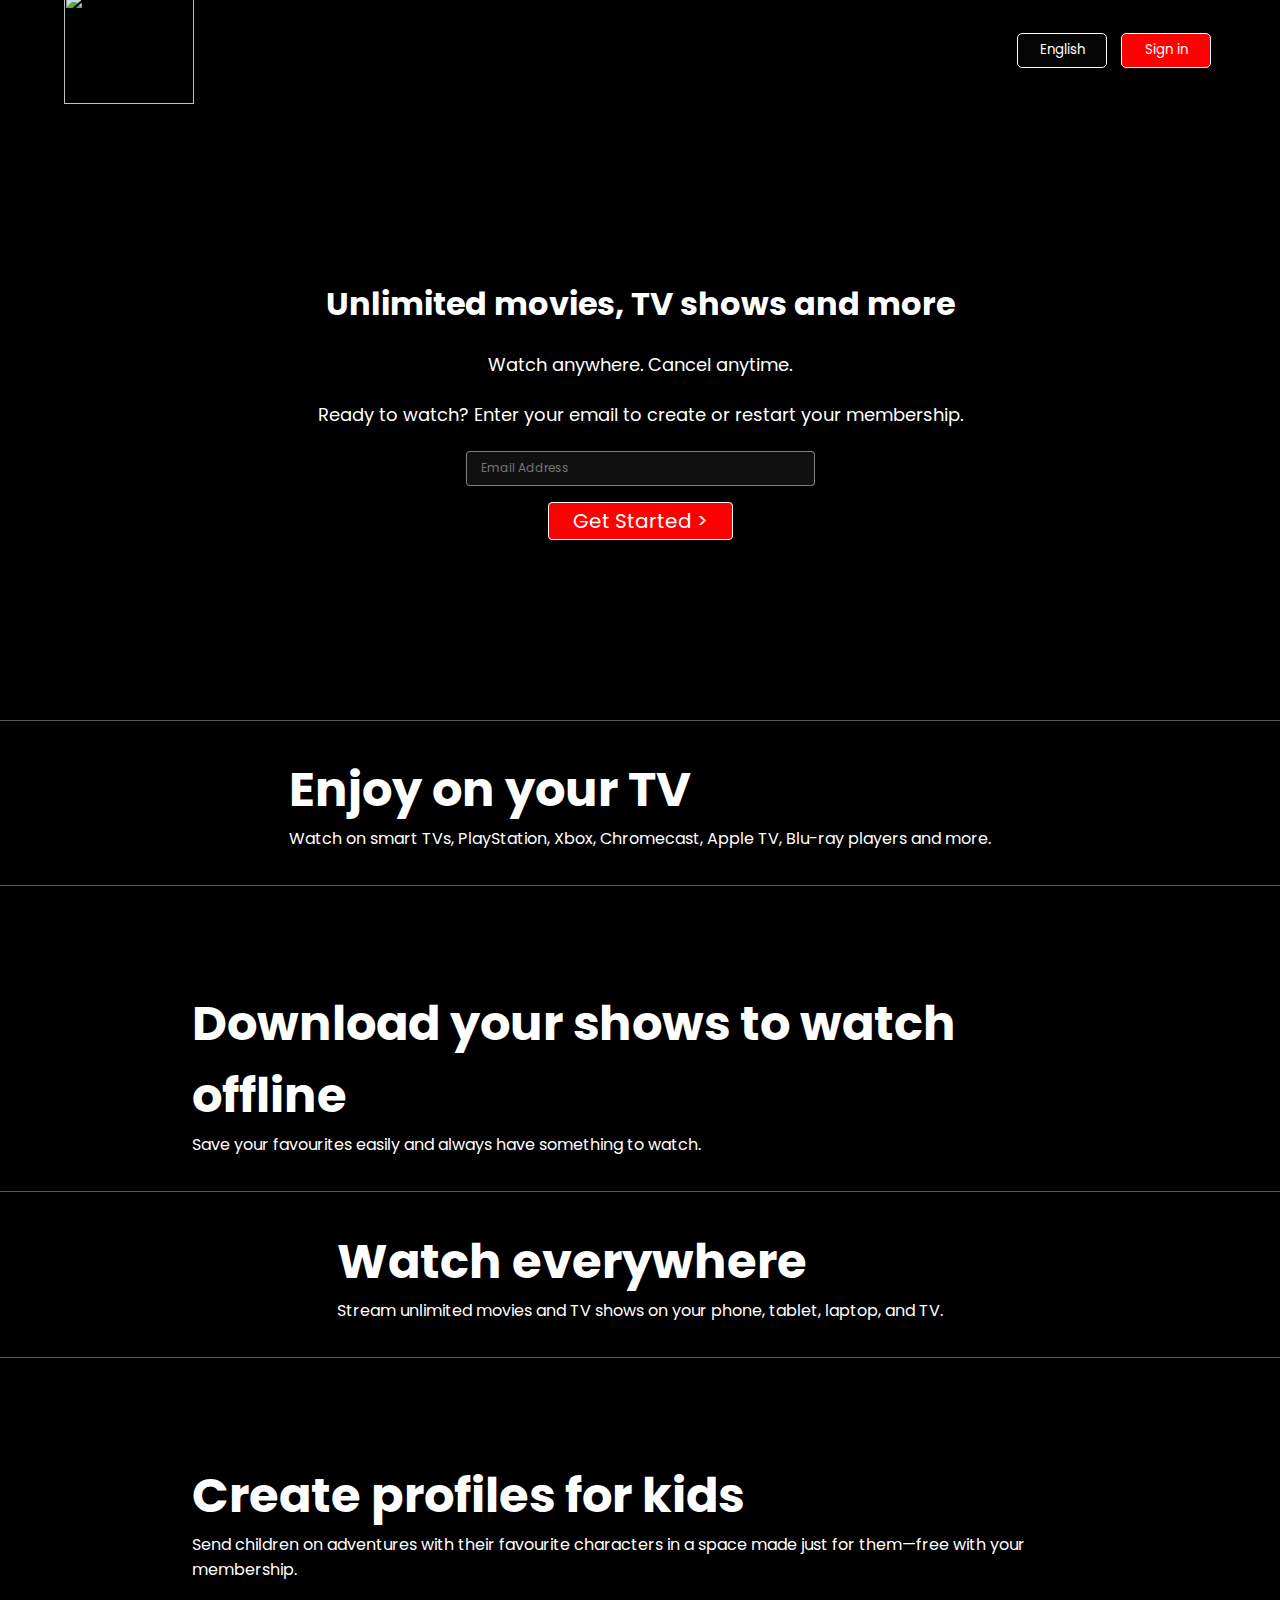
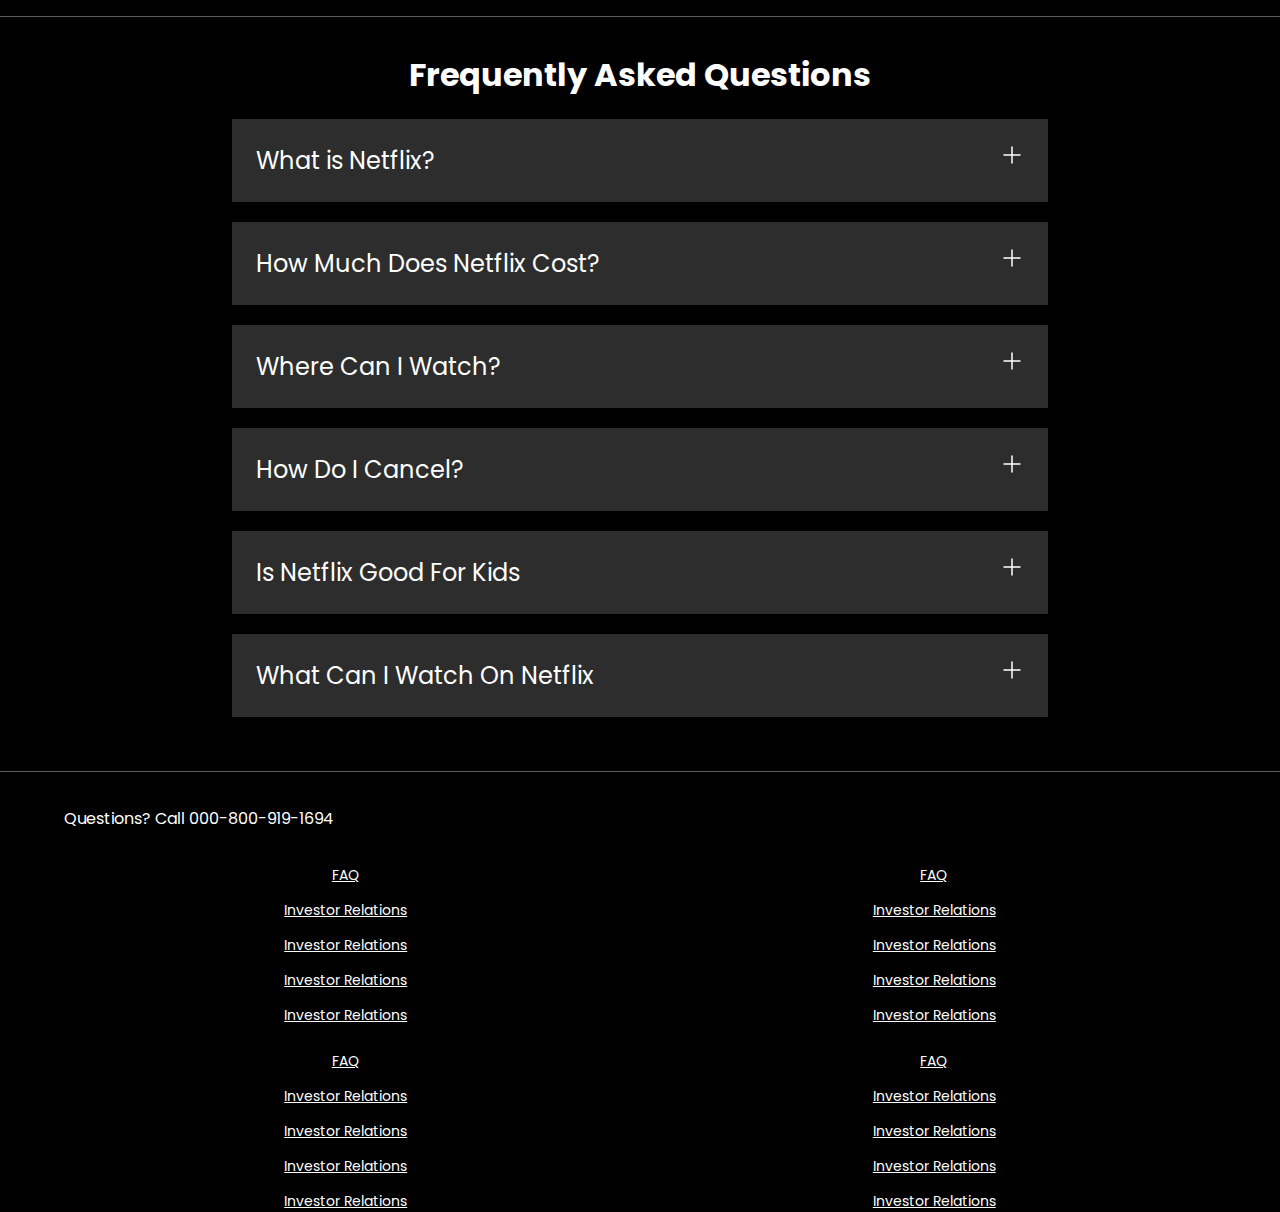
==== index.html @ 85ac6615 "html css img vid" ====
<!DOCTYPE html>
<html lang="en">

<head>
    <meta charset="UTF-8">
    <meta name="viewport" content="width=device-width, initial-scale=1.0">
    <title>Netflix India - Watch TV Shows online, Watch Movies online</title>
    <link rel="stylesheet" href="style.css">
</head>

<body>
    <div class="main">
        <nav>
            <span><img width="100" src="assests/images/logo.svg" alt=""></span>
            <div>
                <button class="btn">English</button>
                <button class="btn btn-red-sm" onclick="location.href='https://www.netflix.com';">Sign in</button>
            </div>
        </nav>
        <div class="box"></div>
        <div class="hero">
            <span> Unlimited movies, TV shows and more</span>
            <span>Watch anywhere. Cancel anytime.</span>
            <span>Ready to watch? Enter your email to create or restart your membership.</span>
            <div class="hero-buttons">
                <input type="text" placeholder="Email Address">
                <button class="btn btn-red">Get Started &gt;</button>
            </div>
        </div>
        <div class="separation"></div>
    </div>



    <section class="first">
        <div>
            <span>Enjoy on your TV</span>
            <span>Watch on smart TVs, PlayStation, Xbox, Chromecast, Apple TV, Blu-ray players and more.</span>
        </div>

        <div class="secimg">
            <img src="https://assets.nflxext.com/ffe/siteui/acquisition/ourStory/fuji/desktop/tv.png" alt="">
            <video src="https://assets.nflxext.com/ffe/siteui/acquisition/ourStory/fuji/desktop/video-tv-in-0819.m4v"
                autoplay loop muted></video>
        </div>
    </section>

    <div class="separation"></div>




    <section class="first">


        <div class="secimg">
            <img src="https://assets.nflxext.com/ffe/siteui/acquisition/ourStory/fuji/desktop/mobile-0819.jpg" alt="">

        </div>

        <div>
            <span>Download your shows to watch offline</span>
            <span>Save your favourites easily and always have something to watch.</span>
        </div>
    </section>

    <div class="separation"></div>





    <section class="first">
        <div>
            <span>Watch everywhere</span>
            <span>Stream unlimited movies and TV shows on your phone, tablet, laptop, and TV.</span>
        </div>

        <div class="secimg">
            <img src="https://assets.nflxext.com/ffe/siteui/acquisition/ourStory/fuji/desktop/device-pile-in.png"
                alt="">
            <video id="vid"
                src="https://assets.nflxext.com/ffe/siteui/acquisition/ourStory/fuji/desktop/video-devices-in.m4v"
                autoplay loop muted></video>
        </div>
    </section>

    <div class="separation"></div>





    <section class="first">


        <div class="secimg">
            <img src="https://occ-0-6247-2164.1.nflxso.net/dnm/api/v6/19OhWN2dO19C9txTON9tvTFtefw/AAAABVr8nYuAg0xDpXDv0VI9HUoH7r2aGp4TKRCsKNQrMwxzTtr-NlwOHeS8bCI2oeZddmu3nMYr3j9MjYhHyjBASb1FaOGYZNYvPBCL.png?r=54d"
                alt="">


        </div>

        <div>
            <span>Create profiles for kids</span>
            <span>Send children on adventures with their favourite characters in a space made just for them—free with
                your membership.</span>
        </div>
    </section>

    <div class="separation"></div>

    <section class="faq">
        <h2>Frequently Asked Questions</h2>
        <div class="faqbox">
            <span>What is Netflix?</span>
            <svg xmlns="http://www.w3.org/2000/svg" width="24" height="24" viewBox="0 0 24 24" fill="white">
                <path d="M12 4V20M20 12H4" stroke="#000000" stroke-width="1.5" stroke-linecap="round"
                    stroke-linejoin="round" />
            </svg>
        </div>


        <div class="faqbox">
            <span>How Much Does Netflix Cost?</span>
            <svg xmlns="http://www.w3.org/2000/svg" width="24" height="24" viewBox="0 0 24 24" fill="white">
                <path d="M12 4V20M20 12H4" stroke="#000000" stroke-width="1.5" stroke-linecap="round"
                    stroke-linejoin="round" />
            </svg>
        </div>


        <div class="faqbox">
            <span>Where Can I Watch?</span>
            <svg xmlns="http://www.w3.org/2000/svg" width="24" height="24" viewBox="0 0 24 24" fill="white">
                <path d="M12 4V20M20 12H4" stroke="#000000" stroke-width="1.5" stroke-linecap="round"
                    stroke-linejoin="round" />
            </svg>
        </div>


        <div class="faqbox">
            <span>How Do I Cancel?</span>
            <svg xmlns="http://www.w3.org/2000/svg" width="24" height="24" viewBox="0 0 24 24" fill="white">
                <path d="M12 4V20M20 12H4" stroke="#000000" stroke-width="1.5" stroke-linecap="round"
                    stroke-linejoin="round" />
            </svg>
        </div>


        <div class="faqbox">
            <span>Is Netflix Good For Kids</span>
            <svg xmlns="http://www.w3.org/2000/svg" width="24" height="24" viewBox="0 0 24 24" fill="white">
                <path d="M12 4V20M20 12H4" stroke="#000000" stroke-width="1.5" stroke-linecap="round"
                    stroke-linejoin="round" />
            </svg>
        </div>



        <div class="faqbox">
            <span>What Can I Watch On Netflix</span>
            <svg xmlns="http://www.w3.org/2000/svg" width="24" height="24" viewBox="0 0 24 24" fill="white">
                <path d="M12 4V20M20 12H4" stroke="#000000" stroke-width="1.5" stroke-linecap="round"
                    stroke-linejoin="round" />
            </svg>
        </div>
    </section>

    <div class="separation"></div>

    <footer>
        <div class="questions">
            Questions? Call 000-800-919-1694
        </div>
        <div class="footer">
            
            <div class="footer-item">
                <a href="faq">FAQ</a>
                <a href="faq">Investor Relations</a>
                <a href="faq">Investor Relations</a>
                <a href="faq">Investor Relations</a>
                <a href="faq">Investor Relations</a>
            </div>

            <div class="footer-item">
                <a href="faq">FAQ</a>
                <a href="faq">Investor Relations</a>
                <a href="faq">Investor Relations</a>
                <a href="faq">Investor Relations</a>
                <a href="faq">Investor Relations</a>
            </div>

            <div class="footer-item">
                <a href="faq">FAQ</a>
                <a href="faq">Investor Relations</a>
                <a href="faq">Investor Relations</a>
                <a href="faq">Investor Relations</a>
                <a href="faq">Investor Relations</a>
            </div>

            <div class="footer-item">
                <a href="faq">FAQ</a>
                <a href="faq">Investor Relations</a>
                <a href="faq">Investor Relations</a>
                <a href="faq">Investor Relations</a>
                <a href="faq">Investor Relations</a>
            </div>
        </div>
    </footer>

</body>

</html>
---- style.css ----
@import url('https://fonts.googleapis.com/css2?family=Poppins:ital,wght@0,100;0,200;0,300;0,400;0,500;0,600;0,700;0,800;0,900;1,100;1,200;1,300;1,400;1,500;1,600;1,700;1,800;1,900&display=swap');


@import url('https://fonts.googleapis.com/css2?family=Open+Sans:ital,wght@0,300..800;1,300..800&display=swap');


* {
    padding: 0;
    margin: 0;
    font-family: "Poppins", sans-serif;
}

body {
    background-color: black;
}

.main {
    background-image: url('assests/images/background.jpg');
    
    background-repeat: no-repeat;
    background-size: max(1200px, 100vw);
    height: 80vh;
    position: relative;
    background-position: 0% 0%;
    
}

.main .box {
    height: 80vh;
    width: 100%;
    opacity: 0.64;
    background-color: black;
    position: absolute;
    top: 0;
}

nav {
    max-width: 60vw;
    justify-content: space-between;
    margin: auto;
    display: flex;
    align-items: center;
    height: 100px;
}

nav img {
    color: red;
    height: 114px;
    position: relative;
    z-index: 10;
    width: 130px;
}

nav button {
    position: relative;
    z-index: 10;
    height: 35px; 
    width: 90px;
    padding: 15px 32px;
    border: 30px;
    border-radius: 5px;
    margin: 5px;
    border-style: solid;
    
}

.btn:hover {

    background-color: rgb(162, 5, 13);
}

.hero {
    font-family: "Open Sans", sans-serif;
    height: calc(100% - 100px);
    display: flex;
    align-items: center;
    justify-content: center;
    flex-direction: column;
    color: white;
    position: relative;
    gap: 23px;
    padding: 0 30px
}

.hero> :nth-child(1) {
    font-weight: bolder;
    font-size: 48px;
    text-align: center;
    /* i have made chages here*/
    display: flex;
    justify-content: center;
}

.hero> :nth-child(2) {
    font-weight: 400px;
    font-size: 24px;
    text-align: center;
    /* i have made chages here*/
    display: flex;
    justify-content: center;
}

.hero> :nth-child(3) {
    font-weight: 400px;
    font-size: 20px;
    text-align: center;
    /* i have made chages here*/
    display: flex;
    justify-content: center;
}

.separation {
    height: 1px;
    color: rgb(144, 146, 127);
    position: relative;
    z-index: 100;
    border: 0.1px;
    background-color: rgb(99, 88, 88);


}

.btn {
    padding: 3px 8px;
    font-weight: 400;
    background-color: rgba(248, 243, 243, 0.021);
    color: white;
    border: 1px solid white;
    cursor: pointer;
}

.btn-red {
    background-color: red;
    color: white;
    padding: 3px 24px;
    font-size: 20px;
    border-radius: 4px;
    font-weight: 400;
}

.btn-red-sm {
    background-color: red;
    color: white
}

.main input {
    padding: 7px 101px 8px 14px;
    font-size: 12px;
    border-radius: 4px;
    background-color: rgba(23, 23, 23, 0.7);
    border: 1px solid rgba(246, 238, 238, 0.5);
    color: white;

}

.hero-buttons {
    display: flex;
    align-items: center;
    justify-content: center;
    gap: 16px;
}

.first {
    display: flex;
    justify-content: center;
    align-items: center;
    margin: auto;
    max-width: 70vw;
    color: white
}






.secimg {
    position: relative;
}

.secimg img {
    max-width: 555px;
    position: relative;
    z-index: 5;
}

.secimg video {
    max-width: 550px;
    position: absolute;
    top: 51px;
    right: 0;
}

section.first>div {
    display: flex;
    flex-direction: column;
    padding: 34px 0px;
}

section.first>div :nth-child(1) {
    font-size: 48px;
    font-weight: bolder;
}

section.first>div :nth-child(2) {
    font-size: 24 px;


}

#vid {
    max-width: 370px;
    right: 94px;
    top: 55px
}

.faq h2 {
    text-align: center;
    font-size: 48px;
}

.faqbox:hover {
    background-color: #414141;
    color: white;
}

.faq {
    background-color: black;
    color: white;
    padding: 34px;
}

.faqbox svg {
    filter: invert(1);
}

.faqbox {
    color: white;
    transition: all 1s ease-out;
    display: flex;
    justify-content: space-between;
    background-color: #2d2d2d;
    padding: 24px;
    max-width: 60vw;
    margin: 20px auto;
    cursor: pointer;
    font-size: 24px;
}

footer {
    color: white;
    max-width: 60vw;
    margin: auto;
}

.footer {
    display: grid;
    grid-template-columns: 1fr 1fr 1fr 1fr;
    color: white;


}



.footer a {
    font-size: 14px;
    color: white;
}

.footer-item {
    display: flex;
    flex-direction: column;
    gap: 14px;
    align-items: center;
}

footer .questions {
    padding: 34px 0px;
}
@media screen and (max-width: 1300px) {

    .first {
        flex-wrap: wrap;
    }

    .secimg img {
        max-width: 305px;

    }

    .secimg video {
        max-width: 305px;

    }

    #vid {
        max-width: 198px;
        right: 52px;
        top: 55px
    }

    nav {
        max-width: 90vw;
    }

    .hero> :nth-child(1) {
        font-size: 32px;

    }

    .hero> :nth-child(2) {
        font-size: 18px;
    }

    .hero> :nth-child(3) {
        font-size: 18px;
    }

    .hero-buttons {
        display: flex;
        flex-direction: column;
        align-items: center;
        justify-content: center;
        gap: 16px;
    }

    .faq h2 {
        text-align: center;
        font-size: 32px;
    }



}

@media screen and (max-width: 1300px) {

    .footer {
        display: grid;
        grid-template-columns: 1fr 1fr;
        color: white;
        gap: 25px;


    }
    footer{
        max-width: 90vw;
    }


}
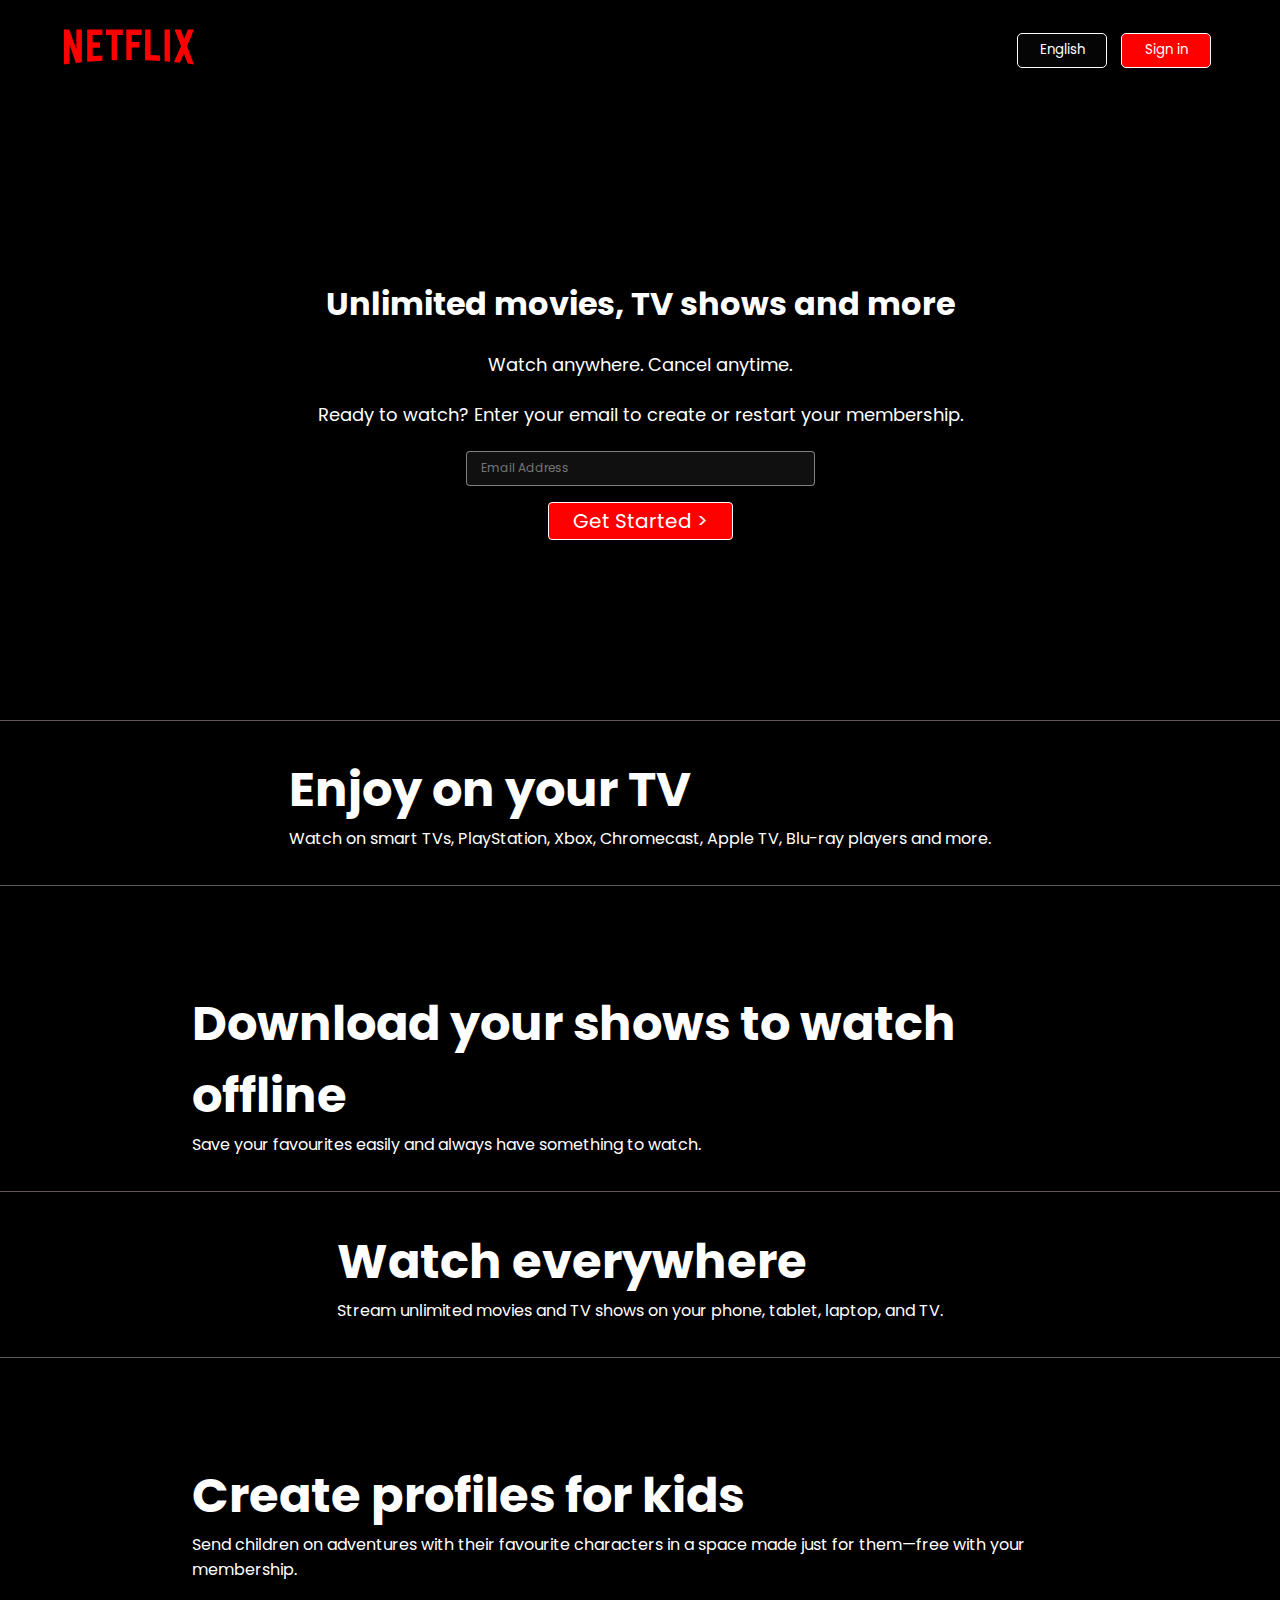
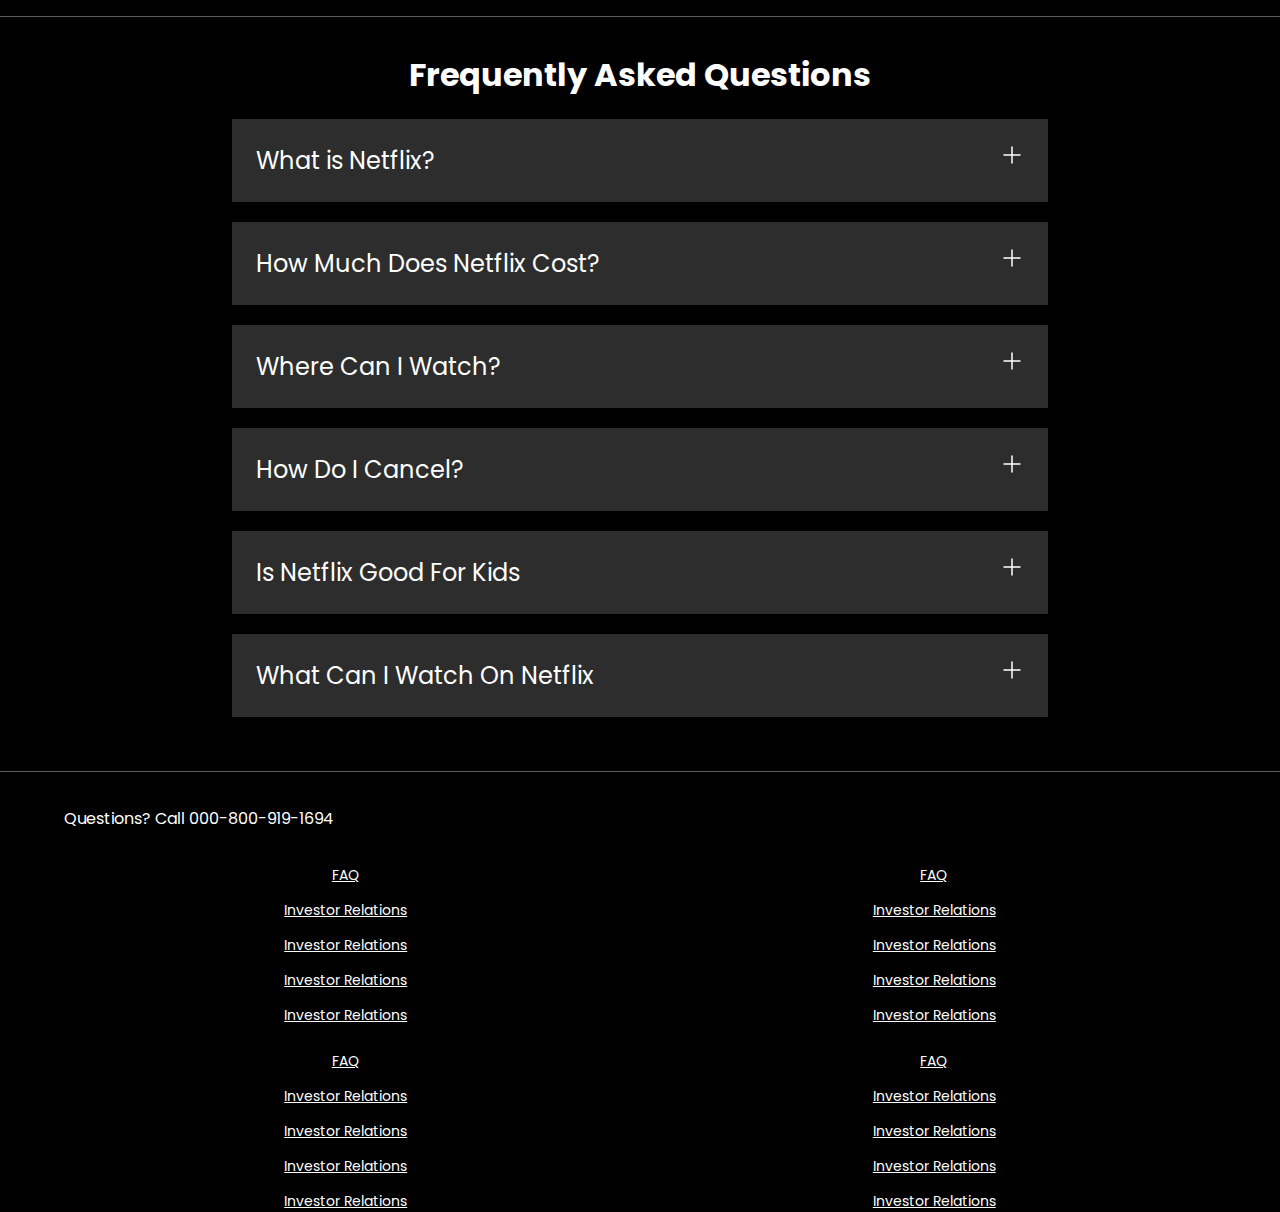
==== commit 4b790076: "Update index.html" ====
--- a/index.html
+++ b/index.html
@@ -11,7 +11,7 @@
 <body>
     <div class="main">
         <nav>
-            <span><img width="100" src="assests/images/logo.svg" alt=""></span>
+            <span><img width="100" src="logo.svg" alt=""></span>
             <div>
                 <button class="btn">English</button>
                 <button class="btn btn-red-sm" onclick="location.href='https://www.netflix.com';">Sign in</button>
@@ -211,4 +211,4 @@
 
 </body>
 
-</html>+</html>
--- a/style.css
+++ b/style.css
@@ -15,13 +15,13 @@
 }
 
 .main {
-    background-image: url('assests/images/background.jpg');
-    
+    background-image: url("https://assets.nflxext.com/ffe/siteui/vlv3/2e07bc25-8b8f-4531-8e1f-7e5e33938793/e4b3c14a-684b-4fc4-b14f-2b486a4e9f4e/IN-en-20240219-popsignuptwoweeks-perspective_alpha_website_large.jpg");
+    background-position: center center;
     background-repeat: no-repeat;
     background-size: max(1200px, 100vw);
     height: 80vh;
     position: relative;
-    background-position: 0% 0%;
+    
     
 }
 
@@ -349,4 +349,4 @@
     }
 
 
-}+}
